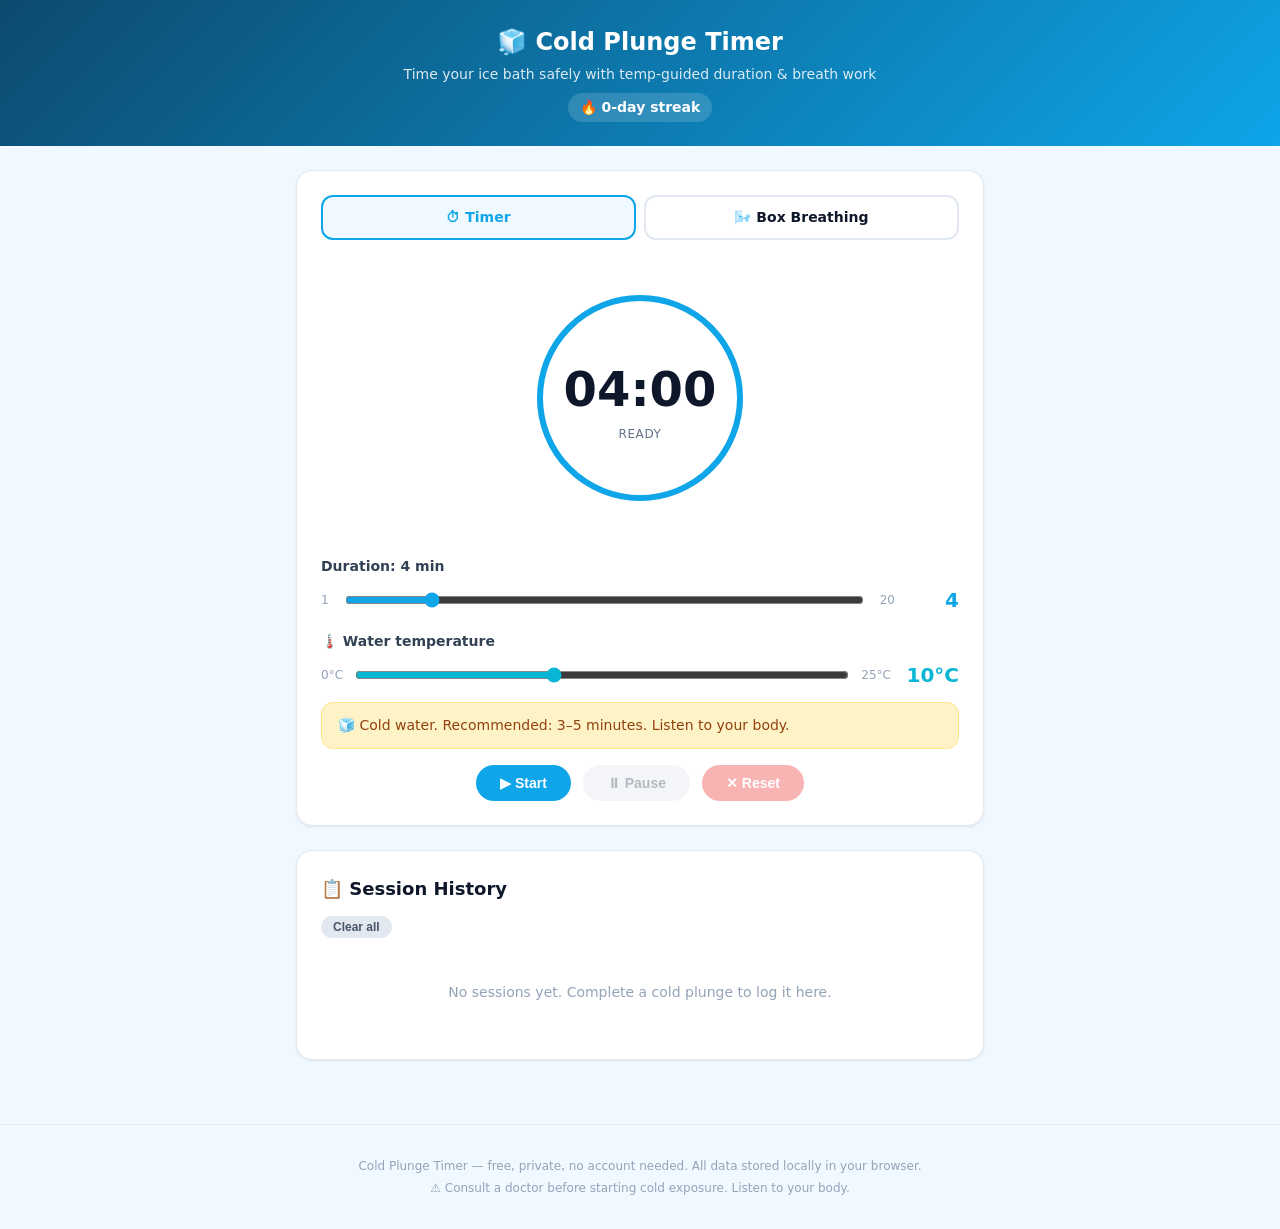
==== index.html @ 312d23f0 "Initial commit: cold plunge timer with breathing guide, temp recommendations, session history" ====
<!doctype html>
<html lang="en">
<head>
  <meta charset="UTF-8" />
  <meta name="viewport" content="width=device-width, initial-scale=1.0" />
  <title>Cold Plunge Timer — Timing &amp; Breath Guide for Ice Baths</title>
  <meta name="description" content="Free cold plunge timer with temperature-based duration recommendations, box breathing guide, session history, and daily streak tracking. No app install needed." />
  <link rel="canonical" href="https://coldplungetimer.pages.dev/" />
  <link rel="icon" type="image/svg+xml" href="/favicon.svg" />
  <link rel="manifest" href="/manifest.json" />
  <meta name="theme-color" content="#0ea5e9" />

  <!-- Open Graph -->
  <meta property="og:type" content="website" />
  <meta property="og:site_name" content="Cold Plunge Timer" />
  <meta property="og:title" content="Cold Plunge Timer — Timing &amp; Breath Guide for Ice Baths" />
  <meta property="og:description" content="Free cold plunge timer with temperature-based duration recommendations, box breathing guide, session history, and daily streak tracking." />
  <meta property="og:url" content="https://coldplungetimer.pages.dev/" />
  <meta property="og:image" content="https://coldplungetimer.pages.dev/og-default.svg" />

  <!-- Twitter -->
  <meta name="twitter:card" content="summary_large_image" />
  <meta name="twitter:title" content="Cold Plunge Timer — Timing &amp; Breath Guide for Ice Baths" />
  <meta name="twitter:description" content="Free cold plunge timer with temperature-based duration recommendations, box breathing guide, session history, and daily streak tracking." />
  <meta name="twitter:image" content="https://coldplungetimer.pages.dev/og-default.svg" />

  <script type="application/ld+json">
  {
    "@context": "https://schema.org",
    "@type": "WebApplication",
    "name": "Cold Plunge Timer",
    "url": "https://coldplungetimer.pages.dev/",
    "applicationCategory": "HealthApplication",
    "operatingSystem": "Any (Web Browser)",
    "description": "Free cold plunge timer with temperature-based duration recommendations, box breathing guide, session history, and daily streak tracking.",
    "offers": { "@type": "Offer", "price": "0", "priceCurrency": "USD" }
  }
  </script>

  <style>
    *, ::before, ::after { box-sizing: border-box; margin: 0; padding: 0; }
    html { font-family: 'Inter', system-ui, -apple-system, sans-serif; line-height: 1.5; -webkit-text-size-adjust: 100%; }
    body { background: #f0f9ff; color: #0f172a; min-height: 100vh; }

    .container { max-width: 720px; margin: 0 auto; padding: 0 1rem; }

    /* Header */
    .header { background: linear-gradient(135deg, #0c4a6e, #0ea5e9); color: white; padding: 1.5rem 0; text-align: center; }
    .header h1 { font-size: 1.5rem; font-weight: 800; }
    .header p { font-size: 0.875rem; opacity: 0.85; margin-top: 0.25rem; }
    .streak { display: inline-block; margin-top: 0.5rem; background: rgba(255,255,255,0.15); padding: 0.25rem 0.75rem; border-radius: 999px; font-size: 0.875rem; font-weight: 600; }

    /* Cards */
    .card { background: white; border-radius: 1rem; padding: 1.5rem; margin-top: 1.5rem; box-shadow: 0 1px 3px rgba(0,0,0,0.08); border: 1px solid #e2e8f0; }

    /* Timer Display */
    .timer-display { text-align: center; padding: 2rem 0; }
    .timer-circle { position: relative; width: 220px; height: 220px; margin: 0 auto; }
    .timer-circle svg { transform: rotate(-90deg); width: 220px; height: 220px; }
    .timer-circle .bg { fill: none; stroke: #e2e8f0; stroke-width: 6; }
    .timer-circle .progress { fill: none; stroke: #0ea5e9; stroke-width: 6; stroke-linecap: round; transition: stroke-dashoffset 0.3s; }
    .timer-text { position: absolute; inset: 0; display: flex; flex-direction: column; align-items: center; justify-content: center; }
    .timer-text .time { font-size: 3rem; font-weight: 800; font-variant-numeric: tabular-nums; color: #0f172a; }
    .timer-text .label { font-size: 0.75rem; color: #64748b; text-transform: uppercase; letter-spacing: 0.05em; }

    /* Controls */
    .controls { display: flex; gap: 0.75rem; justify-content: center; flex-wrap: wrap; margin-top: 1rem; }
    .btn { padding: 0.625rem 1.5rem; border-radius: 999px; font-weight: 600; font-size: 0.875rem; border: none; cursor: pointer; transition: all 0.15s; }
    .btn:disabled { opacity: 0.4; cursor: not-allowed; }
    .btn-primary { background: #0ea5e9; color: white; }
    .btn-primary:hover:not(:disabled) { background: #0284c7; }
    .btn-secondary { background: #e2e8f0; color: #475569; }
    .btn-secondary:hover:not(:disabled) { background: #cbd5e1; }
    .btn-danger { background: #ef4444; color: white; }
    .btn-danger:hover:not(:disabled) { background: #dc2626; }
    .btn-outline { background: transparent; border: 2px solid #0ea5e9; color: #0ea5e9; }
    .btn-outline:hover:not(:disabled) { background: #f0f9ff; }
    .btn-success { background: #10b981; color: white; }
    .btn-success:hover:not(:disabled) { background: #059669; }

    /* Duration slider */
    .slider-group { margin-top: 1rem; }
    .slider-group label { display: block; font-size: 0.875rem; font-weight: 600; color: #334155; margin-bottom: 0.5rem; }
    .slider-row { display: flex; align-items: center; gap: 1rem; }
    .slider-row input[type="range"] { flex: 1; accent-color: #0ea5e9; }
    .slider-row .value { font-size: 1.25rem; font-weight: 700; color: #0ea5e9; min-width: 3rem; text-align: right; }

    /* Temperature */
    .temp-section { margin-top: 1rem; }
    .temp-section label { display: block; font-size: 0.875rem; font-weight: 600; color: #334155; margin-bottom: 0.5rem; }
    .temp-input { display: flex; align-items: center; gap: 0.75rem; }
    .temp-input input[type="range"] { flex: 1; accent-color: #06b6d4; }
    .temp-input .value { font-size: 1.25rem; font-weight: 700; color: #06b6d4; min-width: 3.5rem; text-align: right; }
    .temp-recommend { margin-top: 0.75rem; padding: 0.75rem 1rem; border-radius: 0.75rem; font-size: 0.875rem; font-weight: 500; }
    .temp-recommend.safe { background: #d1fae5; color: #065f46; border: 1px solid #a7f3d0; }
    .temp-recommend.caution { background: #fef3c7; color: #92400e; border: 1px solid #fde68a; }
    .temp-recommend.warning { background: #fee2e2; color: #991b1b; border: 1px solid #fecaca; }

    /* Box Breathing */
    .breathing-section { margin-top: 1.5rem; }
    .breathing-toggle { display: flex; align-items: center; gap: 0.5rem; width: 100%; padding: 0.75rem 1rem; border-radius: 0.75rem; border: 2px solid #e2e8f0; background: white; cursor: pointer; font-weight: 600; font-size: 0.875rem; transition: all 0.15s; }
    .breathing-toggle.active { border-color: #0ea5e9; background: #f0f9ff; color: #0ea5e9; }
    .breathing-circle-container { margin-top: 1rem; display: none; }
    .breathing-circle-container.active { display: flex; flex-direction: column; align-items: center; }
    .breath-circle { width: 160px; height: 160px; border-radius: 50%; background: #e0f2fe; display: flex; align-items: center; justify-content: center; transition: all 1s ease-in-out; }
    .breath-circle.inhale { width: 200px; height: 200px; background: #7dd3fc; }
    .breath-circle.hold { width: 200px; height: 200px; background: #38bdf8; }
    .breath-circle.exhale { width: 120px; height: 120px; background: #bae6fd; }
    .breath-phase { font-size: 1.25rem; font-weight: 700; color: #0c4a6e; }
    .breath-countdown { font-size: 0.875rem; color: #64748b; margin-top: 0.5rem; }

    /* Mode Tabs */
    .mode-tabs { display: flex; gap: 0.5rem; margin-bottom: 1rem; }
    .mode-tab { flex: 1; padding: 0.625rem; text-align: center; border-radius: 0.75rem; font-weight: 600; font-size: 0.875rem; cursor: pointer; border: 2px solid #e2e8f0; background: white; transition: all 0.15s; }
    .mode-tab.active { border-color: #0ea5e9; background: #f0f9ff; color: #0ea5e9; }

    /* History */
    .history-table { width: 100%; border-collapse: collapse; font-size: 0.875rem; margin-top: 0.75rem; }
    .history-table th { text-align: left; padding: 0.5rem 0.75rem; font-weight: 600; color: #64748b; border-bottom: 2px solid #e2e8f0; }
    .history-table td { padding: 0.5rem 0.75rem; border-bottom: 1px solid #f1f5f9; }
    .history-table tr:hover td { background: #f8fafc; }
    .empty-state { text-align: center; padding: 2rem; color: #94a3b8; font-size: 0.875rem; }

    /* Section titles */
    .section-title { display: flex; align-items: center; gap: 0.5rem; font-size: 1.125rem; font-weight: 700; color: #0f172a; margin-bottom: 0.75rem; }

    /* Footer */
    .footer { text-align: center; padding: 2rem 0; font-size: 0.75rem; color: #94a3b8; margin-top: 2rem; border-top: 1px solid #e2e8f0; }

    @media (max-width: 640px) {
      .timer-circle, .timer-circle svg { width: 180px; height: 180px; }
      .timer-text .time { font-size: 2.5rem; }
      .header h1 { font-size: 1.25rem; }
    }
  </style>
</head>
<body>
  <header class="header">
    <div class="container">
      <h1>🧊 Cold Plunge Timer</h1>
      <p>Time your ice bath safely with temp-guided duration &amp; breath work</p>
      <div class="streak" id="streak-display">🔥 0-day streak</div>
    </div>
  </header>

  <main class="container" style="padding-bottom: 2rem;">

    <!-- Timer Card -->
    <div class="card">
      <!-- Mode tabs -->
      <div class="mode-tabs">
        <div class="mode-tab active" data-mode="timer" onclick="switchMode('timer')">⏱ Timer</div>
        <div class="mode-tab" data-mode="breathing" onclick="switchMode('breathing')">🌬️ Box Breathing</div>
      </div>

      <!-- Timer Mode -->
      <div id="timer-mode">
        <div class="timer-display">
          <div class="timer-circle">
            <svg viewBox="0 0 220 220">
              <circle class="bg" cx="110" cy="110" r="100" />
              <circle class="progress" id="progress-ring" cx="110" cy="110" r="100"
                stroke-dasharray="628.32" stroke-dashoffset="628.32" />
            </svg>
            <div class="timer-text">
              <div class="time" id="timer-display">05:00</div>
              <div class="label" id="timer-state-label">Ready</div>
            </div>
          </div>
        </div>

        <!-- Duration slider -->
        <div class="slider-group">
          <label>Duration: <span id="duration-label">5 min</span></label>
          <div class="slider-row">
            <span style="font-size:0.75rem;color:#94a3b8;">1</span>
            <input type="range" id="duration-slider" min="1" max="20" value="5" step="1" oninput="updateDuration(this.value)" />
            <span style="font-size:0.75rem;color:#94a3b8;">20</span>
            <span class="value" id="duration-value">5</span>
          </div>
        </div>

        <!-- Water Temperature -->
        <div class="temp-section">
          <label>🌡️ Water temperature</label>
          <div class="temp-input">
            <span style="font-size:0.75rem;color:#94a3b8;">0°C</span>
            <input type="range" id="temp-slider" min="0" max="25" value="10" step="1" oninput="updateTemperature(this.value)" />
            <span style="font-size:0.75rem;color:#94a3b8;">25°C</span>
            <span class="value" id="temp-value">10°C</span>
          </div>
          <div class="temp-recommend safe" id="temp-recommend">🌡️ Comfortable temperature. 10-15 minutes is fine.</div>
        </div>

        <!-- Controls -->
        <div class="controls">
          <button class="btn btn-primary" id="btn-start" onclick="startTimer()">▶ Start</button>
          <button class="btn btn-secondary" id="btn-pause" onclick="pauseTimer()" disabled>⏸ Pause</button>
          <button class="btn btn-danger" id="btn-reset" onclick="resetTimer()" disabled>✕ Reset</button>
        </div>
      </div>

      <!-- Breathing Mode -->
      <div id="breathing-mode" style="display:none;">
        <div class="breathing-circle-container active">
          <div class="breath-circle" id="breath-circle">
            <div style="text-align:center;">
              <div class="breath-phase" id="breath-phase">Inhale</div>
              <div class="breath-countdown" id="breath-countdown">4</div>
            </div>
          </div>
          <div class="controls" style="margin-top:1.5rem;">
            <button class="btn btn-success" id="btn-breath-start" onclick="startBreathing()">▶ Start Breathing</button>
            <button class="btn btn-secondary" id="btn-breath-stop" onclick="stopBreathing()" disabled>■ Stop</button>
          </div>
          <p style="margin-top:1rem;font-size:0.875rem;color:#64748b;text-align:center;">
            Box breathing: Inhale 4s → Hold 4s → Exhale 4s → Hold 4s<br/>
            <span style="font-size:0.75rem;">Repeat until your timer ends or you feel calm.</span>
          </p>
        </div>
      </div>
    </div>

    <!-- Session History Card -->
    <div class="card">
      <div class="section-title">📋 Session History</div>
      <button class="btn btn-secondary" onclick="clearHistory()" style="font-size:0.75rem;padding:0.25rem 0.75rem;margin-bottom:0.75rem;">Clear all</button>
      <div id="history-container">
        <div class="empty-state">No sessions yet. Complete a cold plunge to log it here.</div>
      </div>
    </div>
  </main>

  <footer class="footer">
    <div class="container">
      <p>Cold Plunge Timer — free, private, no account needed. All data stored locally in your browser.</p>
      <p style="margin-top:0.25rem;">⚠️ Consult a doctor before starting cold exposure. Listen to your body.</p>
    </div>
  </footer>

  <script>
    // State
    let timerState = { running: false, paused: false, remaining: 300, total: 300, interval: null };
    let breathState = { running: false, interval: null, phase: 0, count: 4 };
    let durationMinutes = 5;
    let waterTemp = 10;
    let audioCtx = null;

    const CIRCUMFERENCE = 628.3185307179587;

    // Initialize
    document.addEventListener('DOMContentLoaded', () => {
      updateDuration(5);
      updateTemperature(10);
      renderHistory();
      updateStreak();
    });

    // Switch mode
    function switchMode(mode) {
      document.querySelectorAll('.mode-tab').forEach(t => t.classList.remove('active'));
      document.querySelector(`[data-mode="${mode}"]`).classList.add('active');
      document.getElementById('timer-mode').style.display = mode === 'timer' ? 'block' : 'none';
      document.getElementById('breathing-mode').style.display = mode === 'breathing' ? 'block' : 'none';
      if (mode === 'breathing' && timerState.running) {
        // Keep timer running, just show breathing UI
      }
    }

    // Duration
    function updateDuration(val) {
      durationMinutes = parseInt(val);
      document.getElementById('duration-label').textContent = val + ' min';
      document.getElementById('duration-value').textContent = val;
      if (!timerState.running) {
        timerState.total = val * 60;
        timerState.remaining = val * 60;
        updateTimerDisplay();
      }
    }

    // Temperature
    function updateTemperature(val) {
      waterTemp = parseInt(val);
      document.getElementById('temp-value').textContent = val + '°C';
      const rec = document.getElementById('temp-recommend');

      let min, max, level, msg;
      if (val <= 2) { min=1; max=2; level='warning'; msg='🥶 Dangerously cold! Limit to 1–2 minutes. Risk of cold shock.';
      } else if (val <= 5) { min=2; max=3; level='warning'; msg='🥶 Very cold. Limit to 2–3 minutes. Breathe steadily.';
      } else if (val <= 8) { min=3; max=5; level='caution'; msg='🧊 Cold. Stay 3–5 minutes. Focus on calm breathing.';
      } else if (val <= 10) { min=3; max=5; level='caution'; msg='🧊 Cold water. Recommended: 3–5 minutes. Listen to your body.';
      } else if (val <= 12) { min=5; max=8; level='caution'; msg='🌊 Brisk. Recommended: 5–8 minutes. Comfortable with practice.';
      } else if (val <= 15) { min=8; max=11; level='safe'; msg='🌊 Cool. Recommended: 8–11 minutes. Good for longer sessions.';
      } else if (val <= 20) { min=11; max=15; level='safe'; msg='💧 Mild. Recommended: 11–15 minutes. Great for beginners.';
      } else { min=15; max=20; level='safe'; msg='💧 Warm. Recommended: 15–20 minutes. More of a cool bath than a plunge.';
      }

      rec.className = 'temp-recommend ' + level;
      rec.textContent = msg;

      // Auto-suggest timer
      if (!timerState.running) {
        const suggested = Math.round((min + max) / 2);
        document.getElementById('duration-slider').value = suggested;
        updateDuration(suggested);
      }
    }

    // Timer Display
    function updateTimerDisplay() {
      const m = Math.floor(timerState.remaining / 60);
      const s = timerState.remaining % 60;
      document.getElementById('timer-display').textContent = 
        String(m).padStart(2, '0') + ':' + String(s).padStart(2, '0');
      
      const progress = timerState.total > 0 ? (timerState.remaining / timerState.total) : 1;
      const offset = CIRCUMFERENCE * (1 - progress);
      document.getElementById('progress-ring').style.strokeDashoffset = offset;

      if (timerState.running && !timerState.paused) {
        document.getElementById('timer-state-label').textContent = 'Plunging...';
      } else if (timerState.paused) {
        document.getElementById('timer-state-label').textContent = 'Paused';
      } else {
        document.getElementById('timer-state-label').textContent = 'Ready';
      }
    }

    // Timer controls
    function startTimer() {
      if (timerState.paused) {
        timerState.paused = false;
        timerState.running = true;
        timerState.interval = setInterval(tick, 1000);
        document.getElementById('btn-start').disabled = true;
        document.getElementById('btn-pause').disabled = false;
        document.getElementById('btn-reset').disabled = false;
        document.getElementById('duration-slider').disabled = true;
        document.getElementById('temp-slider').disabled = true;
        document.getElementById('timer-state-label').textContent = 'Plunging...';
        return;
      }
      if (timerState.running) return;
      
      timerState.total = durationMinutes * 60;
      timerState.remaining = durationMinutes * 60;
      timerState.running = true;
      timerState.paused = false;
      timerState.interval = setInterval(tick, 1000);
      
      document.getElementById('btn-start').disabled = true;
      document.getElementById('btn-pause').disabled = false;
      document.getElementById('btn-reset').disabled = false;
      document.getElementById('duration-slider').disabled = true;
      document.getElementById('temp-slider').disabled = true;
      document.getElementById('timer-state-label').textContent = 'Plunging...';
    }

    function tick() {
      if (timerState.remaining > 0) {
        timerState.remaining--;
        updateTimerDisplay();
      }
      if (timerState.remaining <= 0) {
        clearInterval(timerState.interval);
        timerState.running = false;
        playBell();
        document.getElementById('timer-state-label').textContent = 'Done! 🎉';
        document.getElementById('btn-start').textContent = '▶ Start';
        document.getElementById('btn-start').disabled = false;
        document.getElementById('btn-pause').disabled = true;
        document.getElementById('duration-slider').disabled = false;
        document.getElementById('temp-slider').disabled = false;
        saveSession();
        stopBreathing();
      }
    }

    function pauseTimer() {
      if (timerState.running && !timerState.paused) {
        clearInterval(timerState.interval);
        timerState.paused = true;
        document.getElementById('btn-start').disabled = false;
        document.getElementById('btn-start').textContent = '▶ Resume';
        document.getElementById('btn-pause').disabled = true;
        document.getElementById('timer-state-label').textContent = 'Paused';
      }
    }

    function resetTimer() {
      clearInterval(timerState.interval);
      timerState.running = false;
      timerState.paused = false;
      timerState.remaining = durationMinutes * 60;
      timerState.total = durationMinutes * 60;
      updateTimerDisplay();
      
      document.getElementById('btn-start').textContent = '▶ Start';
      document.getElementById('btn-start').disabled = false;
      document.getElementById('btn-pause').disabled = true;
      document.getElementById('btn-reset').disabled = true;
      document.getElementById('duration-slider').disabled = false;
      document.getElementById('temp-slider').disabled = false;
      document.getElementById('timer-state-label').textContent = 'Ready';
      document.getElementById('timer-display').textContent = 
        String(durationMinutes).padStart(2, '0') + ':00';
      
      stopBreathing();
      stopBreathingTimer();
    }

    // Bell sound
    function playBell() {
      try {
        if (!audioCtx) audioCtx = new (window.AudioContext || window.webkitAudioContext)();
        const osc = audioCtx.createOscillator();
        const gain = audioCtx.createGain();
        osc.connect(gain);
        gain.connect(audioCtx.destination);
        osc.frequency.value = 880;
        osc.type = 'sine';
        gain.gain.setValueAtTime(0.5, audioCtx.currentTime);
        gain.gain.exponentialRampToValueAtTime(0.001, audioCtx.currentTime + 1.5);
        osc.start();
        osc.stop(audioCtx.currentTime + 1.5);
        
        // Second chime
        setTimeout(() => {
          const osc2 = audioCtx.createOscillator();
          const gain2 = audioCtx.createGain();
          osc2.connect(gain2);
          gain2.connect(audioCtx.destination);
          osc2.frequency.value = 1108.73;
          osc2.type = 'sine';
          gain2.gain.setValueAtTime(0.5, audioCtx.currentTime);
          gain2.gain.exponentialRampToValueAtTime(0.001, audioCtx.currentTime + 2);
          osc2.start();
          osc2.stop(audioCtx.currentTime + 2);
        }, 300);
      } catch(e) { /* silent fallback */ }
    }

    // Breathing Timer (runs alongside plunge timer)
    let breatheInterval = null;
    function startBreathing() {
      if (breathState.running) return;
      breathState.running = true;
      breathState.phase = 0;
      breathState.count = 4;
      
      document.getElementById('btn-breath-start').disabled = true;
      document.getElementById('btn-breath-stop').disabled = false;
      
      const phases = ['Inhale', 'Hold', 'Exhale', 'Hold'];
      const circles = ['inhale', 'hold', 'exhale', 'hold'];
      
      function breathTick() {
        const phase = phases[breathState.phase];
        const circleClass = circles[breathState.phase];
        
        document.getElementById('breath-phase').textContent = phase;
        document.getElementById('breath-countdown').textContent = breathState.count;
        const circle = document.getElementById('breath-circle');
        circle.className = 'breath-circle ' + circleClass;
        
        breathState.count--;
        if (breathState.count < 0) {
          breathState.count = 3;
          breathState.phase = (breathState.phase + 1) % 4;
        }
      }
      
      breathTick();
      breatheInterval = setInterval(breathTick, 1000);
    }

    function stopBreathing() {
      clearInterval(breatheInterval);
      breathState.running = false;
      breathState.phase = 0;
      breathState.count = 4;
      document.getElementById('breath-phase').textContent = 'Inhale';
      document.getElementById('breath-countdown').textContent = '4';
      document.getElementById('breath-circle').className = 'breath-circle';
      document.getElementById('btn-breath-start').disabled = false;
      document.getElementById('btn-breath-stop').disabled = true;
    }

    function stopBreathingTimer() {
      clearInterval(breatheInterval);
      breathState.running = false;
    }

    // Session History
    function getSessions() {
      try { return JSON.parse(localStorage.getItem('coldplunge_sessions') || '[]'); }
      catch { return []; }
    }

    function saveSession() {
      const sessions = getSessions();
      sessions.unshift({
        date: new Date().toISOString(),
        duration: timerState.total,
        temp: waterTemp,
        boxBreathing: breathState.running || document.querySelector('#breathing-mode').style.display !== 'none'
      });
      // Keep last 100
      localStorage.setItem('coldplunge_sessions', JSON.stringify(sessions.slice(0, 100)));
      renderHistory();
      updateStreak();
    }

    function renderHistory() {
      const sessions = getSessions();
      const container = document.getElementById('history-container');
      
      if (sessions.length === 0) {
        container.innerHTML = '<div class="empty-state">No sessions yet. Complete a cold plunge to log it here.</div>';
        return;
      }
      
      let html = `<table class="history-table">
        <thead><tr><th>Date</th><th>Duration</th><th>Temp</th><th>Breath</th></tr></thead><tbody>`;
      
      sessions.slice(0, 20).forEach(s => {
        const d = new Date(s.date);
        const dateStr = d.toLocaleDateString('en-US', { month: 'short', day: 'numeric' });
        const mins = Math.floor(s.duration / 60);
        const secs = s.duration % 60;
        const durStr = mins + ':' + String(secs).padStart(2, '0');
        html += `<tr>
          <td>${dateStr}</td>
          <td>${durStr}</td>
          <td>${s.temp}°C</td>
          <td>${s.boxBreathing ? '🌬️' : '—'}</td>
        </tr>`;
      });
      
      html += '</tbody></table>';
      container.innerHTML = html;
    }

    function clearHistory() {
      if (confirm('Clear all session history?')) {
        localStorage.removeItem('coldplunge_sessions');
        renderHistory();
        updateStreak();
      }
    }

    // Streak
    function updateStreak() {
      const sessions = getSessions();
      if (sessions.length === 0) {
        document.getElementById('streak-display').textContent = '🔥 0-day streak';
        return;
      }
      
      // Get unique dates (YYYY-MM-DD)
      const dates = [...new Set(sessions.map(s => s.date.split('T')[0]))].sort().reverse();
      
      let streak = 0;
      const today = new Date();
      const todayStr = today.toISOString().split('T')[0];
      
      // Check if today or yesterday has a session
      const yesterday = new Date(today);
      yesterday.setDate(yesterday.getDate() - 1);
      const yesterdayStr = yesterday.toISOString().split('T')[0];
      
      if (dates[0] !== todayStr && dates[0] !== yesterdayStr) {
        document.getElementById('streak-display').textContent = '🔥 0-day streak';
        return;
      }
      
      streak = 1;
      for (let i = 1; i < dates.length; i++) {
        const expected = new Date(dates[i-1]);
        expected.setDate(expected.getDate() - 1);
        const expectedStr = expected.toISOString().split('T')[0];
        if (dates[i] === expectedStr) {
          streak++;
        } else {
          break;
        }
      }
      
      document.getElementById('streak-display').textContent = `🔥 ${streak}-day streak`;
    }

    // Register service worker
    if ('serviceWorker' in navigator) {
      navigator.serviceWorker.register('/sw.js').catch(() => {});
    }
  </script>
</body>
</html>
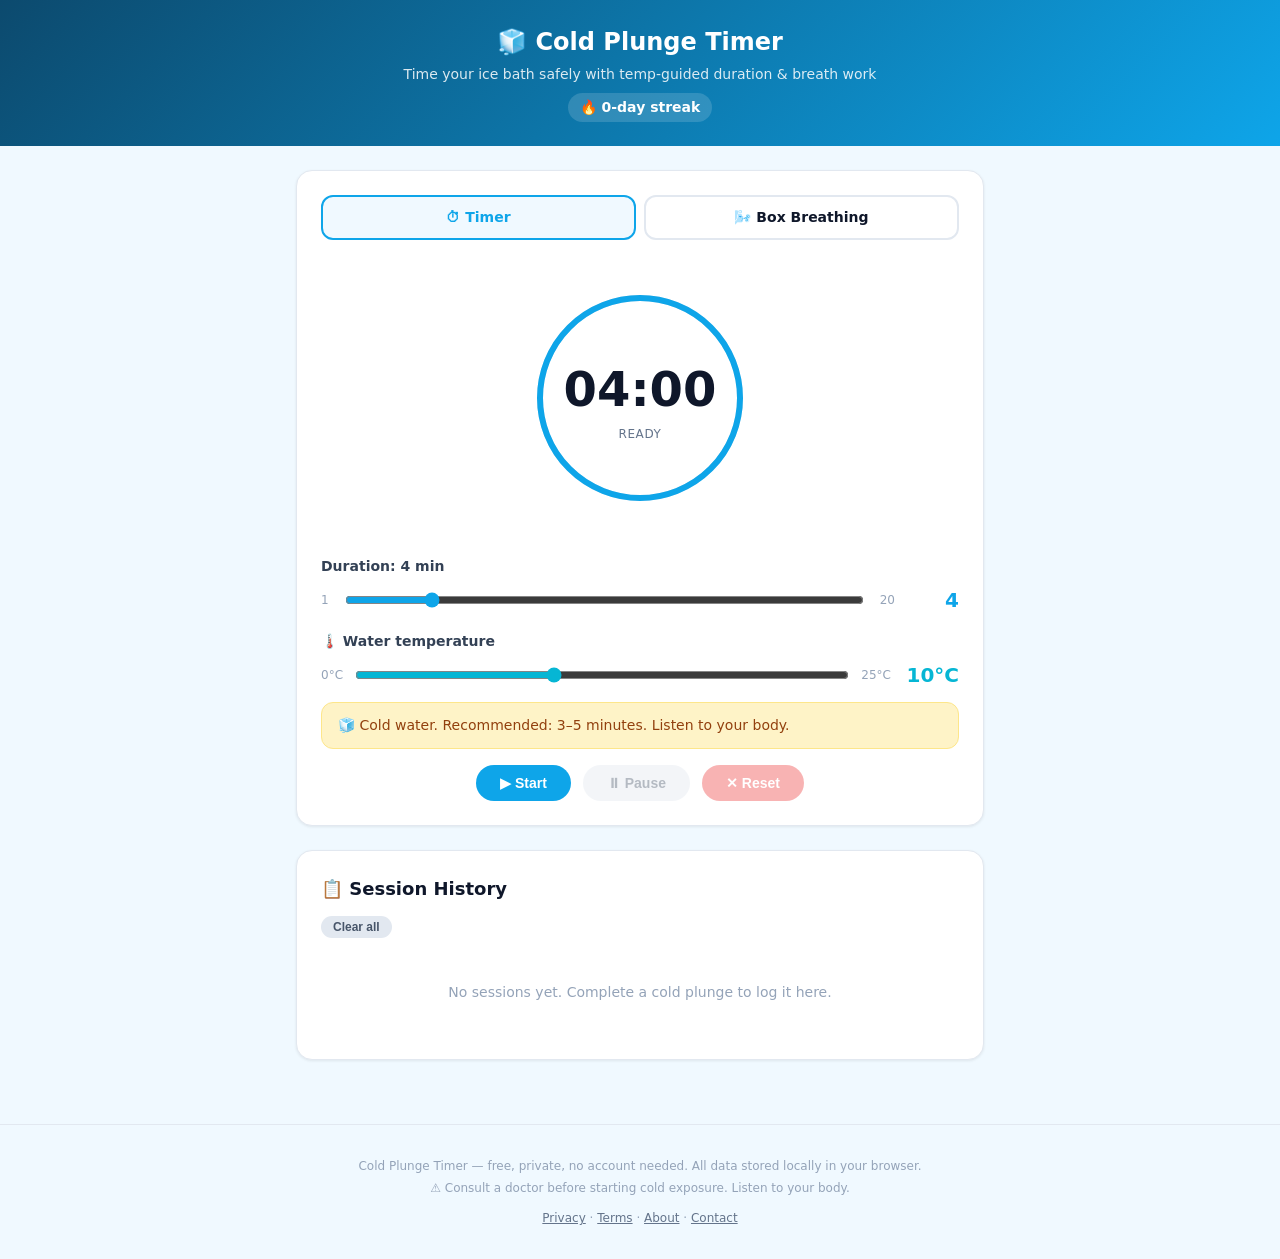
==== commit 9c4bc047: "feat: add trust pages (privacy, terms, about, contact) + footer links" ====
--- a/index.html
+++ b/index.html
@@ -235,6 +235,12 @@
     <div class="container">
       <p>Cold Plunge Timer — free, private, no account needed. All data stored locally in your browser.</p>
       <p style="margin-top:0.25rem;">⚠️ Consult a doctor before starting cold exposure. Listen to your body.</p>
+      <p style="margin-top:0.75rem;">
+        <a href="/privacy.html" style="color:#64748b;">Privacy</a> ·
+        <a href="/terms.html" style="color:#64748b;">Terms</a> ·
+        <a href="/about.html" style="color:#64748b;">About</a> ·
+        <a href="/contact.html" style="color:#64748b;">Contact</a>
+      </p>
     </div>
   </footer>
 
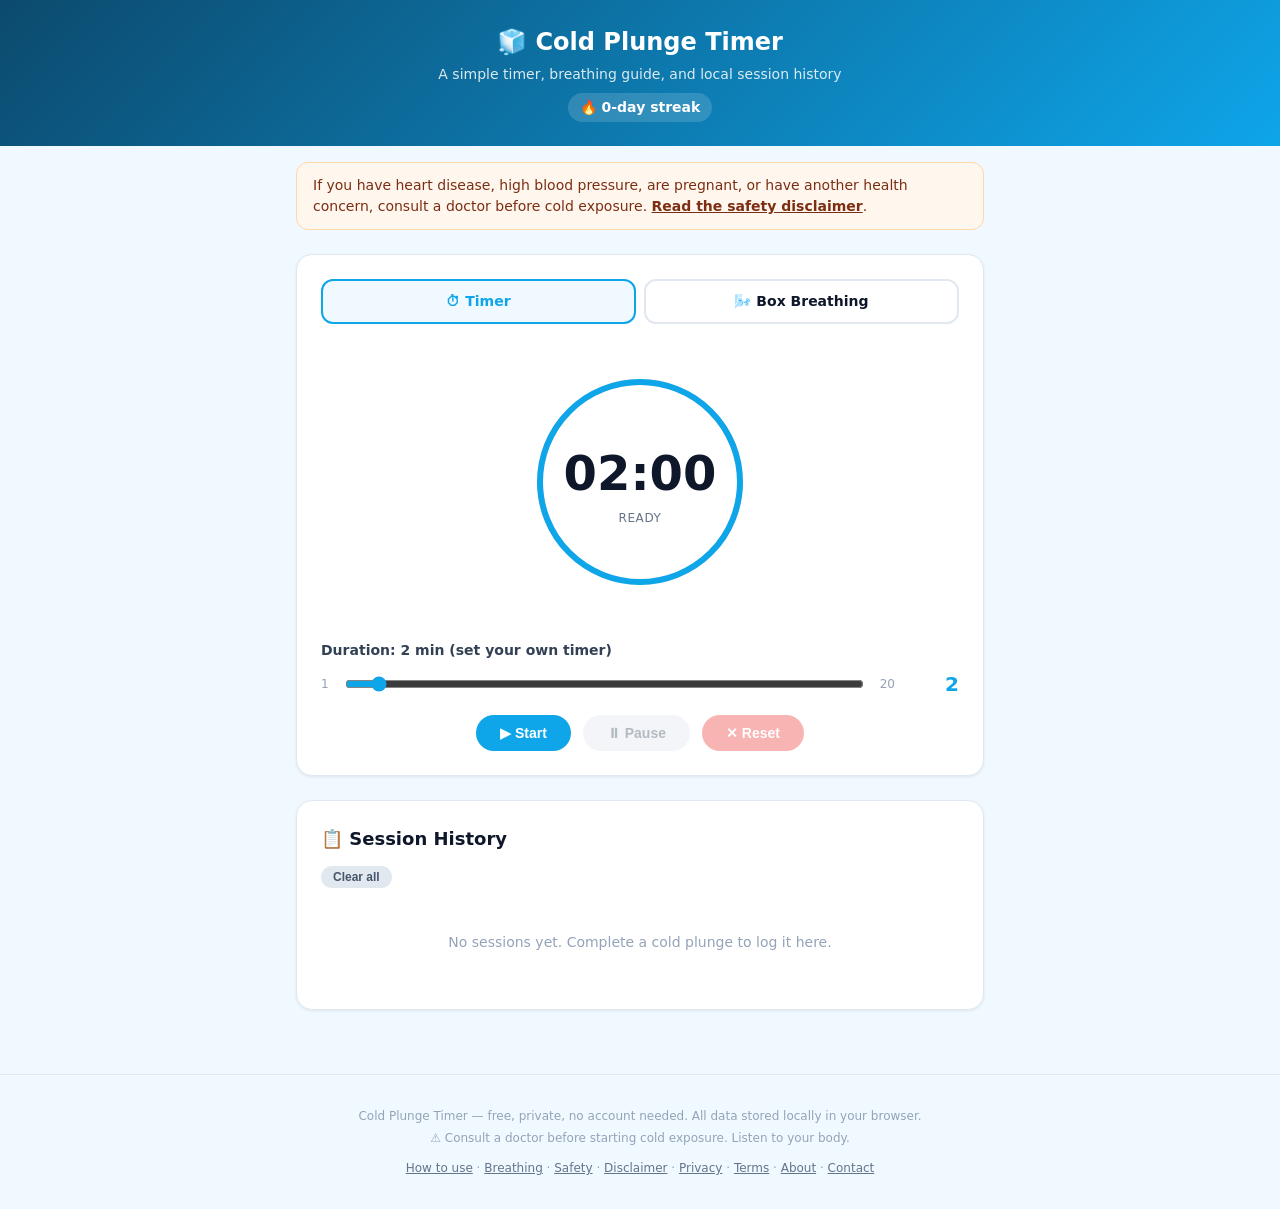
==== commit 17a05ba1: "fix: remove cold plunge duration advice and add safety pages" ====
--- a/index.html
+++ b/index.html
@@ -4,8 +4,8 @@
   <meta charset="UTF-8" />
   <meta name="viewport" content="width=device-width, initial-scale=1.0" />
   <title>Cold Plunge Timer — Timing &amp; Breath Guide for Ice Baths</title>
-  <meta name="description" content="Free cold plunge timer with temperature-based duration recommendations, box breathing guide, session history, and daily streak tracking. No app install needed." />
-  <link rel="canonical" href="https://coldplungetimer.pages.dev/" />
+  <meta name="description" content="Free cold plunge timer with a box breathing guide, local session history, and streak tracking. Set your own timer in your browser." />
+  <link rel="canonical" href="__SITE_URL__/" />
   <link rel="icon" type="image/svg+xml" href="/favicon.svg" />
   <link rel="manifest" href="/manifest.json" />
   <meta name="theme-color" content="#0ea5e9" />
@@ -14,25 +14,25 @@
   <meta property="og:type" content="website" />
   <meta property="og:site_name" content="Cold Plunge Timer" />
   <meta property="og:title" content="Cold Plunge Timer — Timing &amp; Breath Guide for Ice Baths" />
-  <meta property="og:description" content="Free cold plunge timer with temperature-based duration recommendations, box breathing guide, session history, and daily streak tracking." />
-  <meta property="og:url" content="https://coldplungetimer.pages.dev/" />
-  <meta property="og:image" content="https://coldplungetimer.pages.dev/og-default.svg" />
+  <meta property="og:description" content="Free cold plunge timer with a box breathing guide, local session history, and streak tracking." />
+  <meta property="og:url" content="__SITE_URL__/" />
+  <meta property="og:image" content="__SITE_URL__/favicon.svg" />
 
   <!-- Twitter -->
   <meta name="twitter:card" content="summary_large_image" />
   <meta name="twitter:title" content="Cold Plunge Timer — Timing &amp; Breath Guide for Ice Baths" />
-  <meta name="twitter:description" content="Free cold plunge timer with temperature-based duration recommendations, box breathing guide, session history, and daily streak tracking." />
-  <meta name="twitter:image" content="https://coldplungetimer.pages.dev/og-default.svg" />
+  <meta name="twitter:description" content="Free cold plunge timer with a box breathing guide, local session history, and streak tracking." />
+  <meta name="twitter:image" content="__SITE_URL__/favicon.svg" />
 
   <script type="application/ld+json">
   {
     "@context": "https://schema.org",
     "@type": "WebApplication",
     "name": "Cold Plunge Timer",
-    "url": "https://coldplungetimer.pages.dev/",
+    "url": "__SITE_URL__/",
     "applicationCategory": "HealthApplication",
     "operatingSystem": "Any (Web Browser)",
-    "description": "Free cold plunge timer with temperature-based duration recommendations, box breathing guide, session history, and daily streak tracking.",
+    "description": "Free cold plunge timer with a box breathing guide, local session history, and streak tracking.",
     "offers": { "@type": "Offer", "price": "0", "priceCurrency": "USD" }
   }
   </script>
@@ -85,16 +85,8 @@
     .slider-row input[type="range"] { flex: 1; accent-color: #0ea5e9; }
     .slider-row .value { font-size: 1.25rem; font-weight: 700; color: #0ea5e9; min-width: 3rem; text-align: right; }
 
-    /* Temperature */
-    .temp-section { margin-top: 1rem; }
-    .temp-section label { display: block; font-size: 0.875rem; font-weight: 600; color: #334155; margin-bottom: 0.5rem; }
-    .temp-input { display: flex; align-items: center; gap: 0.75rem; }
-    .temp-input input[type="range"] { flex: 1; accent-color: #06b6d4; }
-    .temp-input .value { font-size: 1.25rem; font-weight: 700; color: #06b6d4; min-width: 3.5rem; text-align: right; }
-    .temp-recommend { margin-top: 0.75rem; padding: 0.75rem 1rem; border-radius: 0.75rem; font-size: 0.875rem; font-weight: 500; }
-    .temp-recommend.safe { background: #d1fae5; color: #065f46; border: 1px solid #a7f3d0; }
-    .temp-recommend.caution { background: #fef3c7; color: #92400e; border: 1px solid #fde68a; }
-    .temp-recommend.warning { background: #fee2e2; color: #991b1b; border: 1px solid #fecaca; }
+    .safety-note { background: #fff7ed; border: 1px solid #fed7aa; border-radius: 0.75rem; padding: 0.75rem 1rem; margin-top: 1rem; font-size: 0.875rem; color: #7c2d12; }
+    .safety-note a { color: inherit; font-weight: 600; }
 
     /* Box Breathing */
     .breathing-section { margin-top: 1.5rem; }
@@ -138,12 +130,13 @@
   <header class="header">
     <div class="container">
       <h1>🧊 Cold Plunge Timer</h1>
-      <p>Time your ice bath safely with temp-guided duration &amp; breath work</p>
+      <p>A simple timer, breathing guide, and local session history</p>
       <div class="streak" id="streak-display">🔥 0-day streak</div>
     </div>
   </header>
 
   <main class="container" style="padding-bottom: 2rem;">
+    <p class="safety-note">If you have heart disease, high blood pressure, are pregnant, or have another health concern, consult a doctor before cold exposure. <a href="/disclaimer.html">Read the safety disclaimer</a>.</p>
 
     <!-- Timer Card -->
     <div class="card">
@@ -163,7 +156,7 @@
                 stroke-dasharray="628.32" stroke-dashoffset="628.32" />
             </svg>
             <div class="timer-text">
-              <div class="time" id="timer-display">05:00</div>
+              <div class="time" id="timer-display">02:00</div>
               <div class="label" id="timer-state-label">Ready</div>
             </div>
           </div>
@@ -171,25 +164,13 @@
 
         <!-- Duration slider -->
         <div class="slider-group">
-          <label>Duration: <span id="duration-label">5 min</span></label>
+          <label>Duration: <span id="duration-label">2 min</span> (set your own timer)</label>
           <div class="slider-row">
             <span style="font-size:0.75rem;color:#94a3b8;">1</span>
-            <input type="range" id="duration-slider" min="1" max="20" value="5" step="1" oninput="updateDuration(this.value)" />
+            <input type="range" id="duration-slider" min="1" max="20" value="2" step="1" oninput="updateDuration(this.value)" />
             <span style="font-size:0.75rem;color:#94a3b8;">20</span>
-            <span class="value" id="duration-value">5</span>
+            <span class="value" id="duration-value">2</span>
           </div>
-        </div>
-
-        <!-- Water Temperature -->
-        <div class="temp-section">
-          <label>🌡️ Water temperature</label>
-          <div class="temp-input">
-            <span style="font-size:0.75rem;color:#94a3b8;">0°C</span>
-            <input type="range" id="temp-slider" min="0" max="25" value="10" step="1" oninput="updateTemperature(this.value)" />
-            <span style="font-size:0.75rem;color:#94a3b8;">25°C</span>
-            <span class="value" id="temp-value">10°C</span>
-          </div>
-          <div class="temp-recommend safe" id="temp-recommend">🌡️ Comfortable temperature. 10-15 minutes is fine.</div>
         </div>
 
         <!-- Controls -->
@@ -215,7 +196,7 @@
           </div>
           <p style="margin-top:1rem;font-size:0.875rem;color:#64748b;text-align:center;">
             Box breathing: Inhale 4s → Hold 4s → Exhale 4s → Hold 4s<br/>
-            <span style="font-size:0.75rem;">Repeat until your timer ends or you feel calm.</span>
+            <span style="font-size:0.75rem;">Stop if you feel dizzy or uncomfortable. Never hold your breath underwater.</span>
           </p>
         </div>
       </div>
@@ -236,6 +217,10 @@
       <p>Cold Plunge Timer — free, private, no account needed. All data stored locally in your browser.</p>
       <p style="margin-top:0.25rem;">⚠️ Consult a doctor before starting cold exposure. Listen to your body.</p>
       <p style="margin-top:0.75rem;">
+        <a href="/how-to-use/" style="color:#64748b;">How to use</a> ·
+        <a href="/cold-plunge-breathing/" style="color:#64748b;">Breathing</a> ·
+        <a href="/cold-plunge-safety/" style="color:#64748b;">Safety</a> ·
+        <a href="/disclaimer.html" style="color:#64748b;">Disclaimer</a> ·
         <a href="/privacy.html" style="color:#64748b;">Privacy</a> ·
         <a href="/terms.html" style="color:#64748b;">Terms</a> ·
         <a href="/about.html" style="color:#64748b;">About</a> ·
@@ -246,18 +231,16 @@
 
   <script>
     // State
-    let timerState = { running: false, paused: false, remaining: 300, total: 300, interval: null };
+    let timerState = { running: false, paused: false, remaining: 120, total: 120, interval: null };
     let breathState = { running: false, interval: null, phase: 0, count: 4 };
-    let durationMinutes = 5;
-    let waterTemp = 10;
+    let durationMinutes = 2;
     let audioCtx = null;
 
     const CIRCUMFERENCE = 628.3185307179587;
 
     // Initialize
     document.addEventListener('DOMContentLoaded', () => {
-      updateDuration(5);
-      updateTemperature(10);
+      updateDuration(2);
       renderHistory();
       updateStreak();
     });
@@ -282,34 +265,6 @@
         timerState.total = val * 60;
         timerState.remaining = val * 60;
         updateTimerDisplay();
-      }
-    }
-
-    // Temperature
-    function updateTemperature(val) {
-      waterTemp = parseInt(val);
-      document.getElementById('temp-value').textContent = val + '°C';
-      const rec = document.getElementById('temp-recommend');
-
-      let min, max, level, msg;
-      if (val <= 2) { min=1; max=2; level='warning'; msg='🥶 Dangerously cold! Limit to 1–2 minutes. Risk of cold shock.';
-      } else if (val <= 5) { min=2; max=3; level='warning'; msg='🥶 Very cold. Limit to 2–3 minutes. Breathe steadily.';
-      } else if (val <= 8) { min=3; max=5; level='caution'; msg='🧊 Cold. Stay 3–5 minutes. Focus on calm breathing.';
-      } else if (val <= 10) { min=3; max=5; level='caution'; msg='🧊 Cold water. Recommended: 3–5 minutes. Listen to your body.';
-      } else if (val <= 12) { min=5; max=8; level='caution'; msg='🌊 Brisk. Recommended: 5–8 minutes. Comfortable with practice.';
-      } else if (val <= 15) { min=8; max=11; level='safe'; msg='🌊 Cool. Recommended: 8–11 minutes. Good for longer sessions.';
-      } else if (val <= 20) { min=11; max=15; level='safe'; msg='💧 Mild. Recommended: 11–15 minutes. Great for beginners.';
-      } else { min=15; max=20; level='safe'; msg='💧 Warm. Recommended: 15–20 minutes. More of a cool bath than a plunge.';
-      }
-
-      rec.className = 'temp-recommend ' + level;
-      rec.textContent = msg;
-
-      // Auto-suggest timer
-      if (!timerState.running) {
-        const suggested = Math.round((min + max) / 2);
-        document.getElementById('duration-slider').value = suggested;
-        updateDuration(suggested);
       }
     }
 
@@ -343,7 +298,6 @@
         document.getElementById('btn-pause').disabled = false;
         document.getElementById('btn-reset').disabled = false;
         document.getElementById('duration-slider').disabled = true;
-        document.getElementById('temp-slider').disabled = true;
         document.getElementById('timer-state-label').textContent = 'Plunging...';
         return;
       }
@@ -359,7 +313,6 @@
       document.getElementById('btn-pause').disabled = false;
       document.getElementById('btn-reset').disabled = false;
       document.getElementById('duration-slider').disabled = true;
-      document.getElementById('temp-slider').disabled = true;
       document.getElementById('timer-state-label').textContent = 'Plunging...';
     }
 
@@ -377,7 +330,6 @@
         document.getElementById('btn-start').disabled = false;
         document.getElementById('btn-pause').disabled = true;
         document.getElementById('duration-slider').disabled = false;
-        document.getElementById('temp-slider').disabled = false;
         saveSession();
         stopBreathing();
       }
@@ -407,7 +359,6 @@
       document.getElementById('btn-pause').disabled = true;
       document.getElementById('btn-reset').disabled = true;
       document.getElementById('duration-slider').disabled = false;
-      document.getElementById('temp-slider').disabled = false;
       document.getElementById('timer-state-label').textContent = 'Ready';
       document.getElementById('timer-display').textContent = 
         String(durationMinutes).padStart(2, '0') + ':00';
@@ -509,7 +460,6 @@
       sessions.unshift({
         date: new Date().toISOString(),
         duration: timerState.total,
-        temp: waterTemp,
         boxBreathing: breathState.running || document.querySelector('#breathing-mode').style.display !== 'none'
       });
       // Keep last 100
@@ -528,7 +478,7 @@
       }
       
       let html = `<table class="history-table">
-        <thead><tr><th>Date</th><th>Duration</th><th>Temp</th><th>Breath</th></tr></thead><tbody>`;
+        <thead><tr><th>Date</th><th>Duration</th><th>Breath</th></tr></thead><tbody>`;
       
       sessions.slice(0, 20).forEach(s => {
         const d = new Date(s.date);
@@ -539,7 +489,6 @@
         html += `<tr>
           <td>${dateStr}</td>
           <td>${durStr}</td>
-          <td>${s.temp}°C</td>
           <td>${s.boxBreathing ? '🌬️' : '—'}</td>
         </tr>`;
       });
